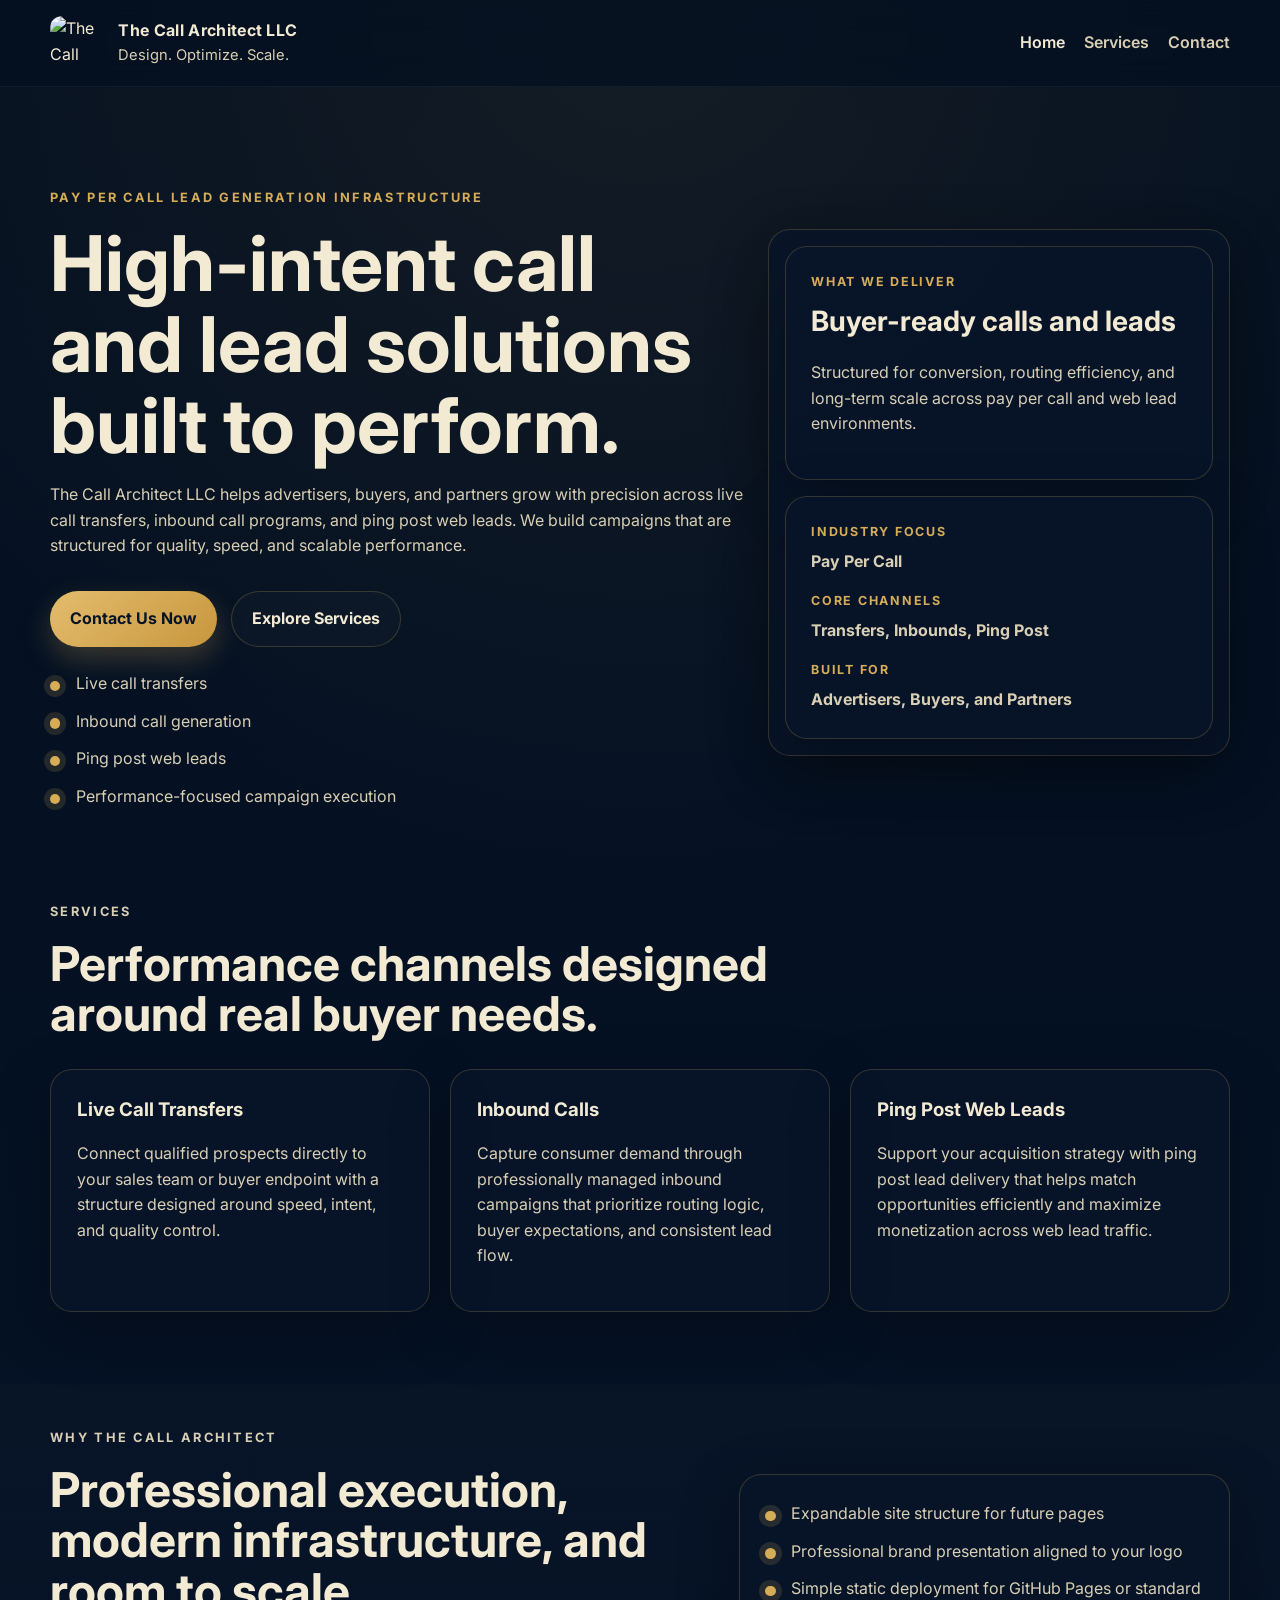
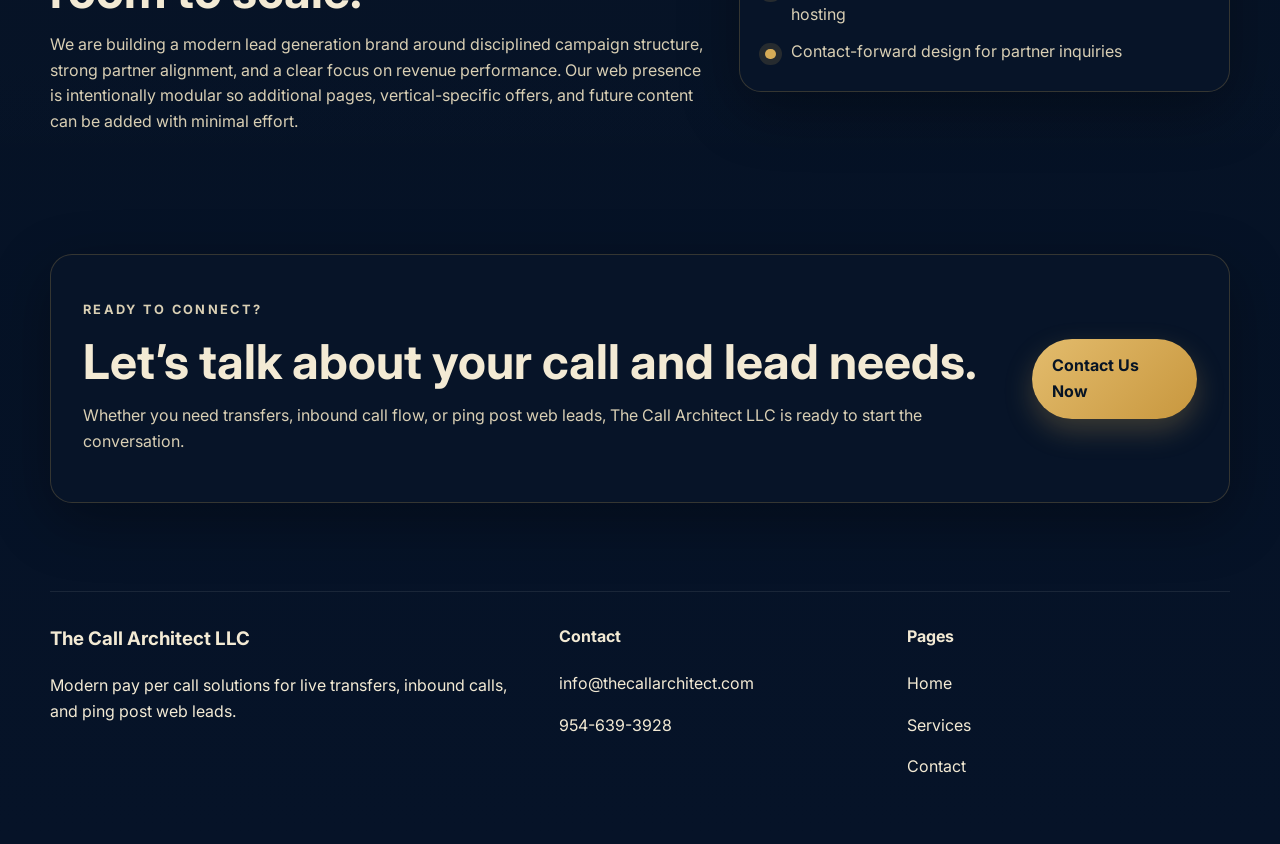
==== index.html @ 558eef2b "Add files via upload" ====
<!DOCTYPE html>
<html lang="en">
<head>
  <meta charset="UTF-8" />
  <meta name="viewport" content="width=device-width, initial-scale=1.0" />
  <title>The Call Architect LLC | Pay Per Call, Inbound Calls & Ping Post Web Leads</title>
  <meta name="description" content="The Call Architect LLC helps brands and buyers scale through high-intent pay per call transfers, inbound calls, and ping post web leads." />
  <link rel="preconnect" href="https://fonts.googleapis.com">
  <link rel="preconnect" href="https://fonts.gstatic.com" crossorigin>
  <link href="https://fonts.googleapis.com/css2?family=Inter:wght@400;500;600;700;800&display=swap" rel="stylesheet">
  <link rel="stylesheet" href="styles.css" />
</head>
<body>
  <header class="site-header">
    <div class="container nav-wrap">
      <a class="brand" href="index.html" aria-label="The Call Architect home">
        <img src="assets/logo.png" alt="The Call Architect logo" class="brand-logo" />
        <div class="brand-text">
          <span class="brand-name">The Call Architect LLC</span>
          <span class="brand-tag">Design. Optimize. Scale.</span>
        </div>
      </a>
      <button class="nav-toggle" aria-label="Open navigation" aria-expanded="false">☰</button>
      <nav class="site-nav">
        <a href="index.html" class="active">Home</a>
        <a href="services.html">Services</a>
        <a href="contact.html">Contact</a>
      </nav>
    </div>
  </header>

  <main>
    <section class="hero">
      <div class="container hero-grid">
        <div class="hero-copy">
          <p class="eyebrow">Pay Per Call Lead Generation Infrastructure</p>
          <h1>High-intent call and lead solutions built to perform.</h1>
          <p class="hero-text">
            The Call Architect LLC helps advertisers, buyers, and partners grow with precision across live call transfers, inbound call programs, and ping post web leads. We build campaigns that are structured for quality, speed, and scalable performance.
          </p>
          <div class="hero-actions">
            <a class="btn btn-primary" href="contact.html">Contact Us Now</a>
            <a class="btn btn-secondary" href="services.html">Explore Services</a>
          </div>
          <ul class="hero-points">
            <li>Live call transfers</li>
            <li>Inbound call generation</li>
            <li>Ping post web leads</li>
            <li>Performance-focused campaign execution</li>
          </ul>
        </div>
        <div class="hero-card">
          <div class="metric-card">
            <span class="metric-label">What we deliver</span>
            <h2>Buyer-ready calls and leads</h2>
            <p>Structured for conversion, routing efficiency, and long-term scale across pay per call and web lead environments.</p>
          </div>
          <div class="info-panel">
            <div>
              <span class="panel-label">Industry Focus</span>
              <strong>Pay Per Call</strong>
            </div>
            <div>
              <span class="panel-label">Core Channels</span>
              <strong>Transfers, Inbounds, Ping Post</strong>
            </div>
            <div>
              <span class="panel-label">Built For</span>
              <strong>Advertisers, Buyers, and Partners</strong>
            </div>
          </div>
        </div>
      </div>
    </section>

    <section class="section">
      <div class="container">
        <div class="section-heading">
          <p class="eyebrow">Services</p>
          <h2>Performance channels designed around real buyer needs.</h2>
        </div>
        <div class="cards three-up">
          <article class="card">
            <h3>Live Call Transfers</h3>
            <p>Connect qualified prospects directly to your sales team or buyer endpoint with a structure designed around speed, intent, and quality control.</p>
          </article>
          <article class="card">
            <h3>Inbound Calls</h3>
            <p>Capture consumer demand through professionally managed inbound campaigns that prioritize routing logic, buyer expectations, and consistent lead flow.</p>
          </article>
          <article class="card">
            <h3>Ping Post Web Leads</h3>
            <p>Support your acquisition strategy with ping post lead delivery that helps match opportunities efficiently and maximize monetization across web lead traffic.</p>
          </article>
        </div>
      </div>
    </section>

    <section class="section section-alt">
      <div class="container split-grid">
        <div>
          <p class="eyebrow">Why The Call Architect</p>
          <h2>Professional execution, modern infrastructure, and room to scale.</h2>
          <p>
            We are building a modern lead generation brand around disciplined campaign structure, strong partner alignment, and a clear focus on revenue performance. Our web presence is intentionally modular so additional pages, vertical-specific offers, and future content can be added with minimal effort.
          </p>
        </div>
        <div class="checklist-card">
          <ul class="checklist">
            <li>Expandable site structure for future pages</li>
            <li>Professional brand presentation aligned to your logo</li>
            <li>Simple static deployment for GitHub Pages or standard hosting</li>
            <li>Contact-forward design for partner inquiries</li>
          </ul>
        </div>
      </div>
    </section>

    <section class="section cta-section">
      <div class="container cta-box">
        <div>
          <p class="eyebrow">Ready to connect?</p>
          <h2>Let’s talk about your call and lead needs.</h2>
          <p>Whether you need transfers, inbound call flow, or ping post web leads, The Call Architect LLC is ready to start the conversation.</p>
        </div>
        <a class="btn btn-primary" href="contact.html">Contact Us Now</a>
      </div>
    </section>
  </main>

  <footer class="site-footer">
    <div class="container footer-grid">
      <div>
        <h3>The Call Architect LLC</h3>
        <p>Modern pay per call solutions for live transfers, inbound calls, and ping post web leads.</p>
      </div>
      <div>
        <h4>Contact</h4>
        <p><a href="mailto:info@thecallarchitect.com">info@thecallarchitect.com</a></p>
        <p><a href="tel:19546393928">954-639-3928</a></p>
      </div>
      <div>
        <h4>Pages</h4>
        <p><a href="index.html">Home</a></p>
        <p><a href="services.html">Services</a></p>
        <p><a href="contact.html">Contact</a></p>
      </div>
    </div>
  </footer>

  <script src="script.js"></script>
</body>
</html>
---- styles.css ----
:root {
  --bg: #061328;
  --bg-soft: #0a1d38;
  --panel: rgba(8, 21, 42, 0.78);
  --panel-strong: rgba(9, 24, 47, 0.95);
  --text: #f3ead4;
  --muted: #d9cfb4;
  --accent: #d6ac57;
  --accent-soft: rgba(214, 172, 87, 0.15);
  --border: rgba(214, 172, 87, 0.22);
  --shadow: 0 18px 60px rgba(0, 0, 0, 0.32);
  --radius: 22px;
  --radius-sm: 14px;
  --container: 1180px;
}

* { box-sizing: border-box; }
html { scroll-behavior: smooth; }
body {
  margin: 0;
  font-family: "Inter", sans-serif;
  background:
    radial-gradient(circle at top, rgba(214, 172, 87, 0.08), transparent 35%),
    linear-gradient(180deg, #041020 0%, #061328 100%);
  color: var(--text);
  line-height: 1.6;
}

a { color: inherit; text-decoration: none; }
img { max-width: 100%; display: block; }

.container {
  width: min(calc(100% - 2rem), var(--container));
  margin: 0 auto;
}

.narrow {
  max-width: 820px;
}

.site-header {
  position: sticky;
  top: 0;
  z-index: 50;
  backdrop-filter: blur(16px);
  background: rgba(4, 16, 32, 0.72);
  border-bottom: 1px solid rgba(255,255,255,0.05);
}

.nav-wrap {
  display: flex;
  align-items: center;
  justify-content: space-between;
  gap: 1rem;
  padding: 1rem 0;
}

.brand {
  display: flex;
  align-items: center;
  gap: 0.9rem;
}

.brand-logo {
  width: 54px;
  height: 54px;
  object-fit: contain;
  border-radius: 12px;
}

.brand-text {
  display: flex;
  flex-direction: column;
}

.brand-name {
  font-weight: 700;
  letter-spacing: 0.02em;
}

.brand-tag {
  color: var(--muted);
  font-size: 0.92rem;
}

.site-nav {
  display: flex;
  align-items: center;
  gap: 1.2rem;
}

.site-nav a {
  color: var(--muted);
  font-weight: 600;
}

.site-nav a.active,
.site-nav a:hover {
  color: var(--text);
}

.nav-toggle {
  display: none;
  background: transparent;
  color: var(--text);
  border: 1px solid var(--border);
  border-radius: 10px;
  padding: 0.45rem 0.7rem;
  font-size: 1.1rem;
}

.hero,
.page-hero {
  padding: 5.5rem 0 3rem;
}

.hero-grid,
.split-grid,
.contact-grid,
.footer-grid {
  display: grid;
  gap: 1.5rem;
}

.hero-grid {
  grid-template-columns: 1.2fr 0.8fr;
  align-items: center;
}

.hero-copy h1,
.page-hero h1,
.section-heading h2,
.split-grid h2,
.cta-box h2 {
  line-height: 1.05;
  margin: 0 0 1rem;
}

.hero-copy h1 { font-size: clamp(2.8rem, 6vw, 4.8rem); }
.page-hero h1,
.section-heading h2,
.split-grid h2,
.cta-box h2 { font-size: clamp(2rem, 4vw, 3rem); }

.eyebrow {
  text-transform: uppercase;
  letter-spacing: 0.18em;
  font-size: 0.8rem;
  color: var(--accent);
  margin-bottom: 1rem;
  font-weight: 700;
}

.hero-text,
.page-hero p,
.section p,
.card p,
.metric-card p,
.info-panel,
.form-note {
  color: var(--muted);
}

.hero-actions {
  display: flex;
  flex-wrap: wrap;
  gap: 0.85rem;
  margin: 2rem 0 1.5rem;
}

.btn {
  display: inline-flex;
  align-items: center;
  justify-content: center;
  gap: 0.5rem;
  padding: 0.9rem 1.25rem;
  border-radius: 999px;
  font-weight: 700;
  transition: transform 0.2s ease, box-shadow 0.2s ease, background 0.2s ease;
}

.btn:hover {
  transform: translateY(-1px);
}

.btn-primary {
  background: linear-gradient(135deg, #e3bc6d, #c8973e);
  color: #071425;
  box-shadow: 0 12px 28px rgba(214, 172, 87, 0.25);
}

.btn-secondary {
  border: 1px solid var(--border);
  background: rgba(255, 255, 255, 0.02);
}

.hero-points,
.checklist {
  margin: 0;
  padding: 0;
  list-style: none;
  display: grid;
  gap: 0.75rem;
}

.hero-points li,
.checklist li {
  position: relative;
  padding-left: 1.6rem;
  color: var(--muted);
}

.hero-points li::before,
.checklist li::before {
  content: "";
  position: absolute;
  left: 0;
  top: 0.6rem;
  width: 0.65rem;
  height: 0.65rem;
  border-radius: 999px;
  background: var(--accent);
  box-shadow: 0 0 0 6px var(--accent-soft);
}

.hero-card,
.card,
.metric-card,
.info-panel,
.cta-box,
.checklist-card,
.contact-card {
  background: var(--panel);
  border: 1px solid var(--border);
  box-shadow: var(--shadow);
  border-radius: var(--radius);
}

.hero-card {
  padding: 1rem;
}

.metric-card,
.info-panel,
.card,
.checklist-card,
.contact-card {
  padding: 1.6rem;
}

.metric-card h2 {
  margin-top: 0.4rem;
  margin-bottom: 0.8rem;
  font-size: 1.75rem;
}

.metric-label,
.panel-label {
  display: block;
  font-size: 0.78rem;
  text-transform: uppercase;
  letter-spacing: 0.14em;
  color: var(--accent);
  margin-bottom: 0.45rem;
  font-weight: 700;
}

.info-panel {
  margin-top: 1rem;
  display: grid;
  gap: 1rem;
}

.section {
  padding: 2rem 0 4.5rem;
}

.section-alt {
  background: linear-gradient(180deg, rgba(255,255,255,0.01), rgba(255,255,255,0));
}

.section-heading {
  max-width: 860px;
  margin-bottom: 1.8rem;
}

.cards {
  display: grid;
  gap: 1.25rem;
}

.cards.three-up {
  grid-template-columns: repeat(3, minmax(0, 1fr));
}

.cards.stack {
  grid-template-columns: 1fr;
}

.card h3,
.card h2,
.contact-card h2 {
  margin-top: 0;
  margin-bottom: 0.8rem;
}

.split-grid {
  grid-template-columns: 1.15fr 0.85fr;
  align-items: center;
}

.cta-box {
  padding: 2rem;
  display: flex;
  align-items: center;
  justify-content: space-between;
  gap: 1rem;
}

.contact-grid {
  grid-template-columns: 0.9fr 1.1fr;
  align-items: start;
}

.contact-form {
  display: grid;
  gap: 0.85rem;
}

.contact-form label {
  font-weight: 600;
}

.contact-form input,
.contact-form textarea {
  width: 100%;
  padding: 0.9rem 1rem;
  border-radius: var(--radius-sm);
  border: 1px solid rgba(255,255,255,0.08);
  background: rgba(255,255,255,0.04);
  color: var(--text);
  font: inherit;
}

.contact-form input::placeholder,
.contact-form textarea::placeholder {
  color: rgba(243, 234, 212, 0.55);
}

.site-footer {
  padding: 1rem 0 3rem;
}

.footer-grid {
  grid-template-columns: 1.2fr 0.8fr 0.8fr;
  border-top: 1px solid rgba(255,255,255,0.08);
  padding-top: 2rem;
}

.footer-grid h3,
.footer-grid h4 {
  margin-top: 0;
}

@media (max-width: 960px) {
  .hero-grid,
  .split-grid,
  .contact-grid,
  .footer-grid,
  .cards.three-up {
    grid-template-columns: 1fr;
  }

  .cta-box {
    flex-direction: column;
    align-items: flex-start;
  }
}

@media (max-width: 760px) {
  .nav-toggle {
    display: inline-flex;
  }

  .site-nav {
    position: absolute;
    top: calc(100% + 0.5rem);
    right: 1rem;
    left: 1rem;
    display: none;
    flex-direction: column;
    align-items: flex-start;
    padding: 1rem;
    border-radius: 18px;
    background: var(--panel-strong);
    border: 1px solid var(--border);
    box-shadow: var(--shadow);
  }

  .site-nav.open {
    display: flex;
  }

  .hero,
  .page-hero {
    padding-top: 4rem;
  }

  .hero-copy h1 {
    font-size: 2.7rem;
  }
}
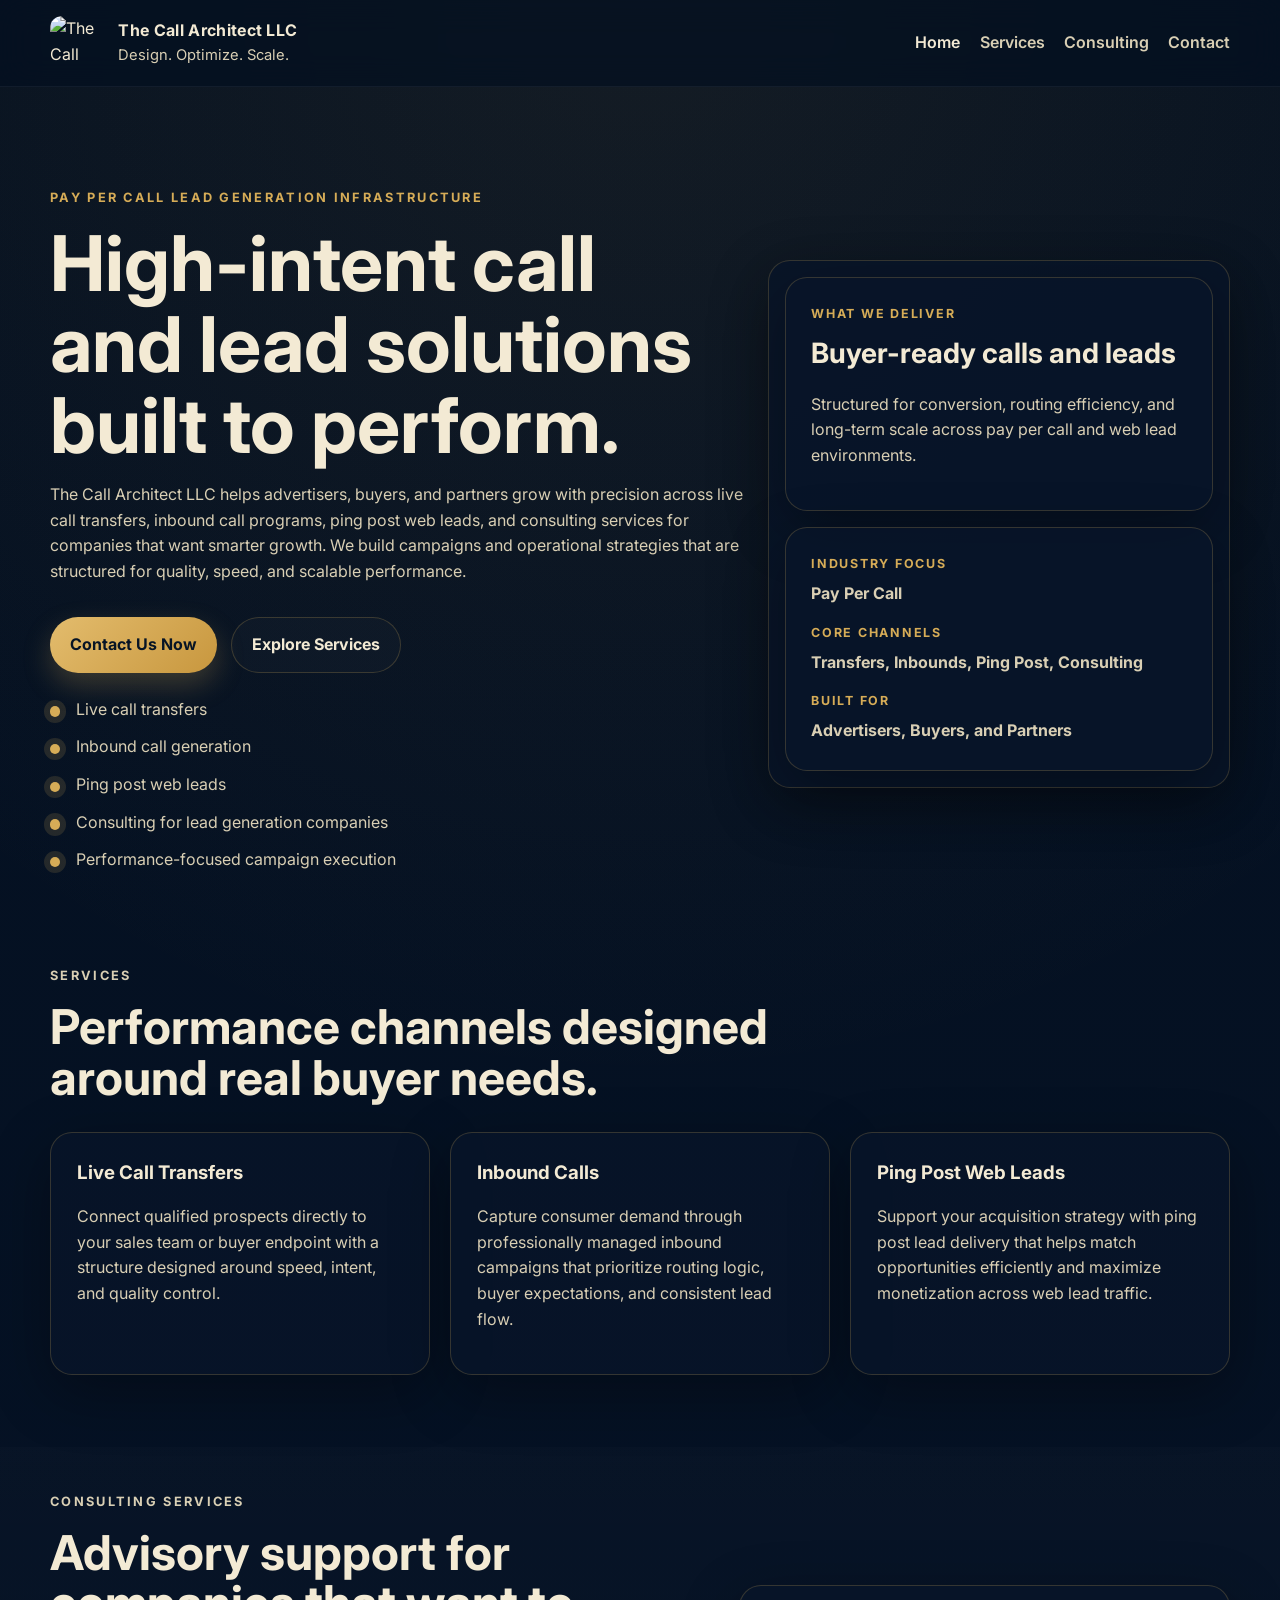
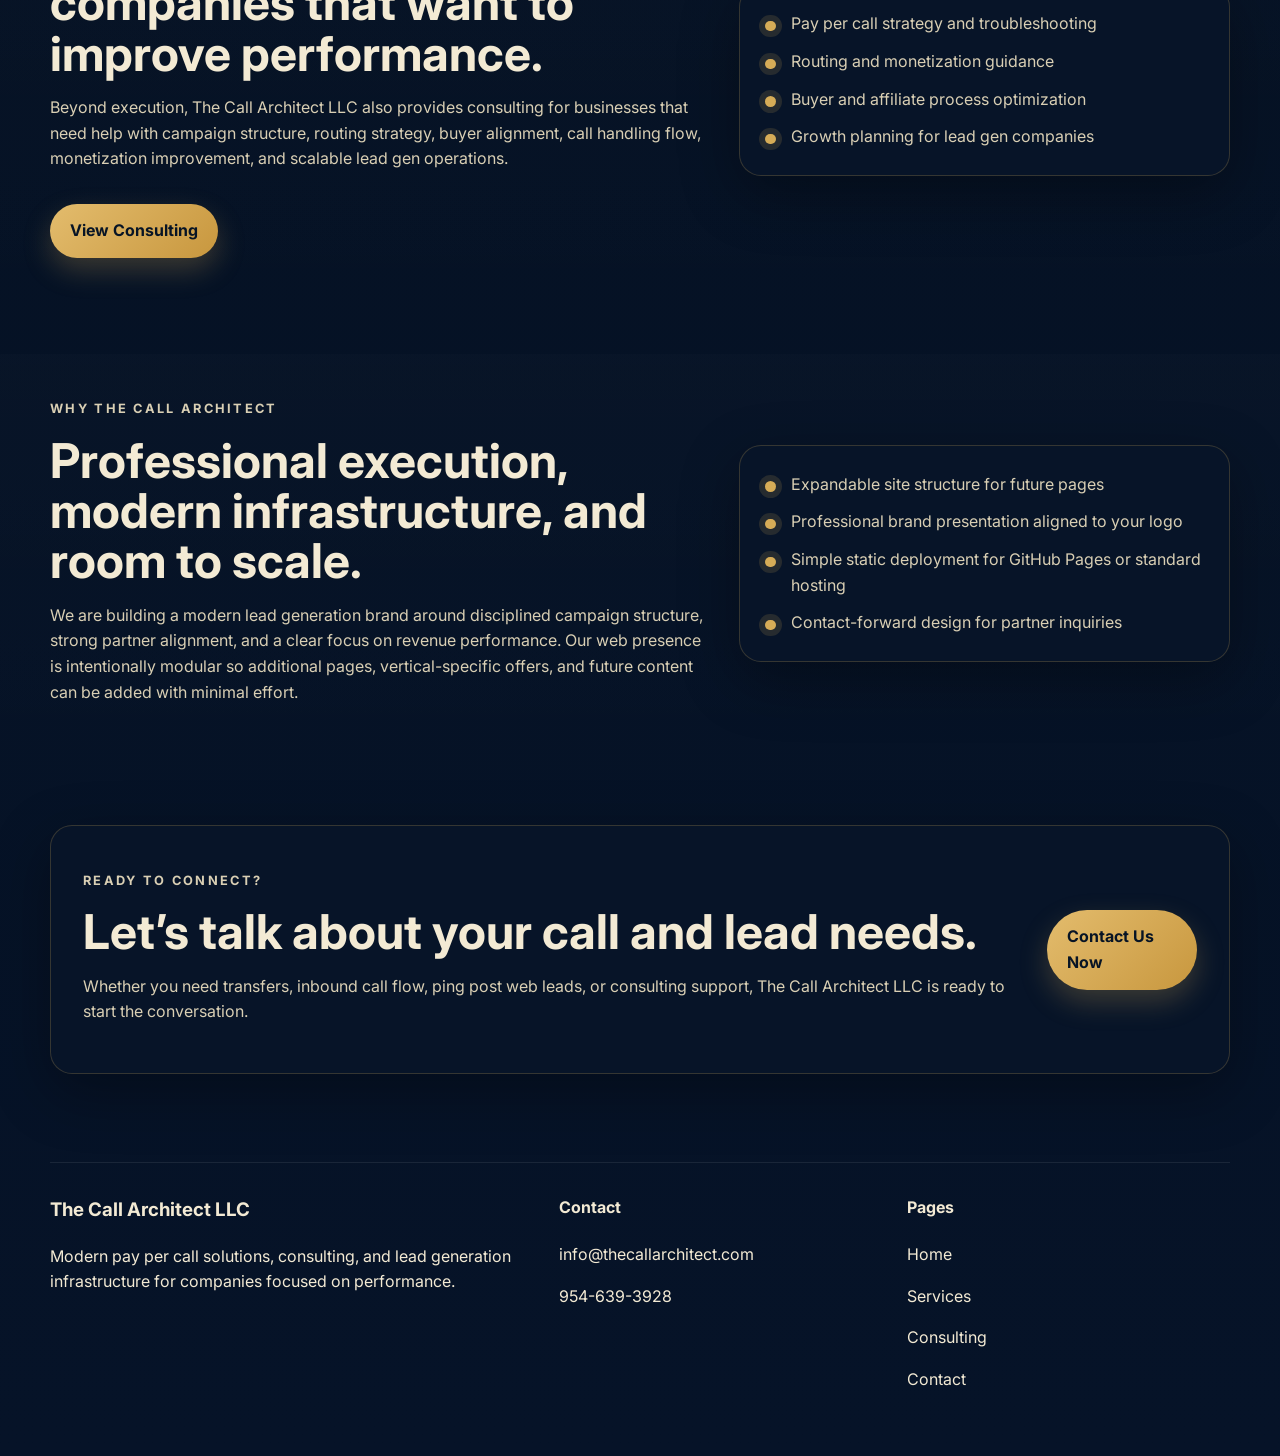
==== commit 4e7c7b14: "Add files via upload" ====
--- a/index.html
+++ b/index.html
@@ -24,6 +24,7 @@
       <nav class="site-nav">
         <a href="index.html" class="active">Home</a>
         <a href="services.html">Services</a>
+        <a href="consulting.html">Consulting</a>
         <a href="contact.html">Contact</a>
       </nav>
     </div>
@@ -36,7 +37,7 @@
           <p class="eyebrow">Pay Per Call Lead Generation Infrastructure</p>
           <h1>High-intent call and lead solutions built to perform.</h1>
           <p class="hero-text">
-            The Call Architect LLC helps advertisers, buyers, and partners grow with precision across live call transfers, inbound call programs, and ping post web leads. We build campaigns that are structured for quality, speed, and scalable performance.
+            The Call Architect LLC helps advertisers, buyers, and partners grow with precision across live call transfers, inbound call programs, ping post web leads, and consulting services for companies that want smarter growth. We build campaigns and operational strategies that are structured for quality, speed, and scalable performance.
           </p>
           <div class="hero-actions">
             <a class="btn btn-primary" href="contact.html">Contact Us Now</a>
@@ -46,6 +47,7 @@
             <li>Live call transfers</li>
             <li>Inbound call generation</li>
             <li>Ping post web leads</li>
+            <li>Consulting for lead generation companies</li>
             <li>Performance-focused campaign execution</li>
           </ul>
         </div>
@@ -62,7 +64,7 @@
             </div>
             <div>
               <span class="panel-label">Core Channels</span>
-              <strong>Transfers, Inbounds, Ping Post</strong>
+              <strong>Transfers, Inbounds, Ping Post, Consulting</strong>
             </div>
             <div>
               <span class="panel-label">Built For</span>
@@ -99,6 +101,27 @@
     <section class="section section-alt">
       <div class="container split-grid">
         <div>
+          <p class="eyebrow">Consulting Services</p>
+          <h2>Advisory support for companies that want to improve performance.</h2>
+          <p>Beyond execution, The Call Architect LLC also provides consulting for businesses that need help with campaign structure, routing strategy, buyer alignment, call handling flow, monetization improvement, and scalable lead gen operations.</p>
+          <div class="hero-actions">
+            <a class="btn btn-primary" href="consulting.html">View Consulting</a>
+          </div>
+        </div>
+        <div class="checklist-card">
+          <ul class="checklist">
+            <li>Pay per call strategy and troubleshooting</li>
+            <li>Routing and monetization guidance</li>
+            <li>Buyer and affiliate process optimization</li>
+            <li>Growth planning for lead gen companies</li>
+          </ul>
+        </div>
+      </div>
+    </section>
+
+    <section class="section section-alt">
+      <div class="container split-grid">
+        <div>
           <p class="eyebrow">Why The Call Architect</p>
           <h2>Professional execution, modern infrastructure, and room to scale.</h2>
           <p>
@@ -121,7 +144,7 @@
         <div>
           <p class="eyebrow">Ready to connect?</p>
           <h2>Let’s talk about your call and lead needs.</h2>
-          <p>Whether you need transfers, inbound call flow, or ping post web leads, The Call Architect LLC is ready to start the conversation.</p>
+          <p>Whether you need transfers, inbound call flow, ping post web leads, or consulting support, The Call Architect LLC is ready to start the conversation.</p>
         </div>
         <a class="btn btn-primary" href="contact.html">Contact Us Now</a>
       </div>
@@ -132,7 +155,7 @@
     <div class="container footer-grid">
       <div>
         <h3>The Call Architect LLC</h3>
-        <p>Modern pay per call solutions for live transfers, inbound calls, and ping post web leads.</p>
+        <p>Modern pay per call solutions, consulting, and lead generation infrastructure for companies focused on performance.</p>
       </div>
       <div>
         <h4>Contact</h4>
@@ -143,6 +166,7 @@
         <h4>Pages</h4>
         <p><a href="index.html">Home</a></p>
         <p><a href="services.html">Services</a></p>
+        <p><a href="consulting.html">Consulting</a></p>
         <p><a href="contact.html">Contact</a></p>
       </div>
     </div>
